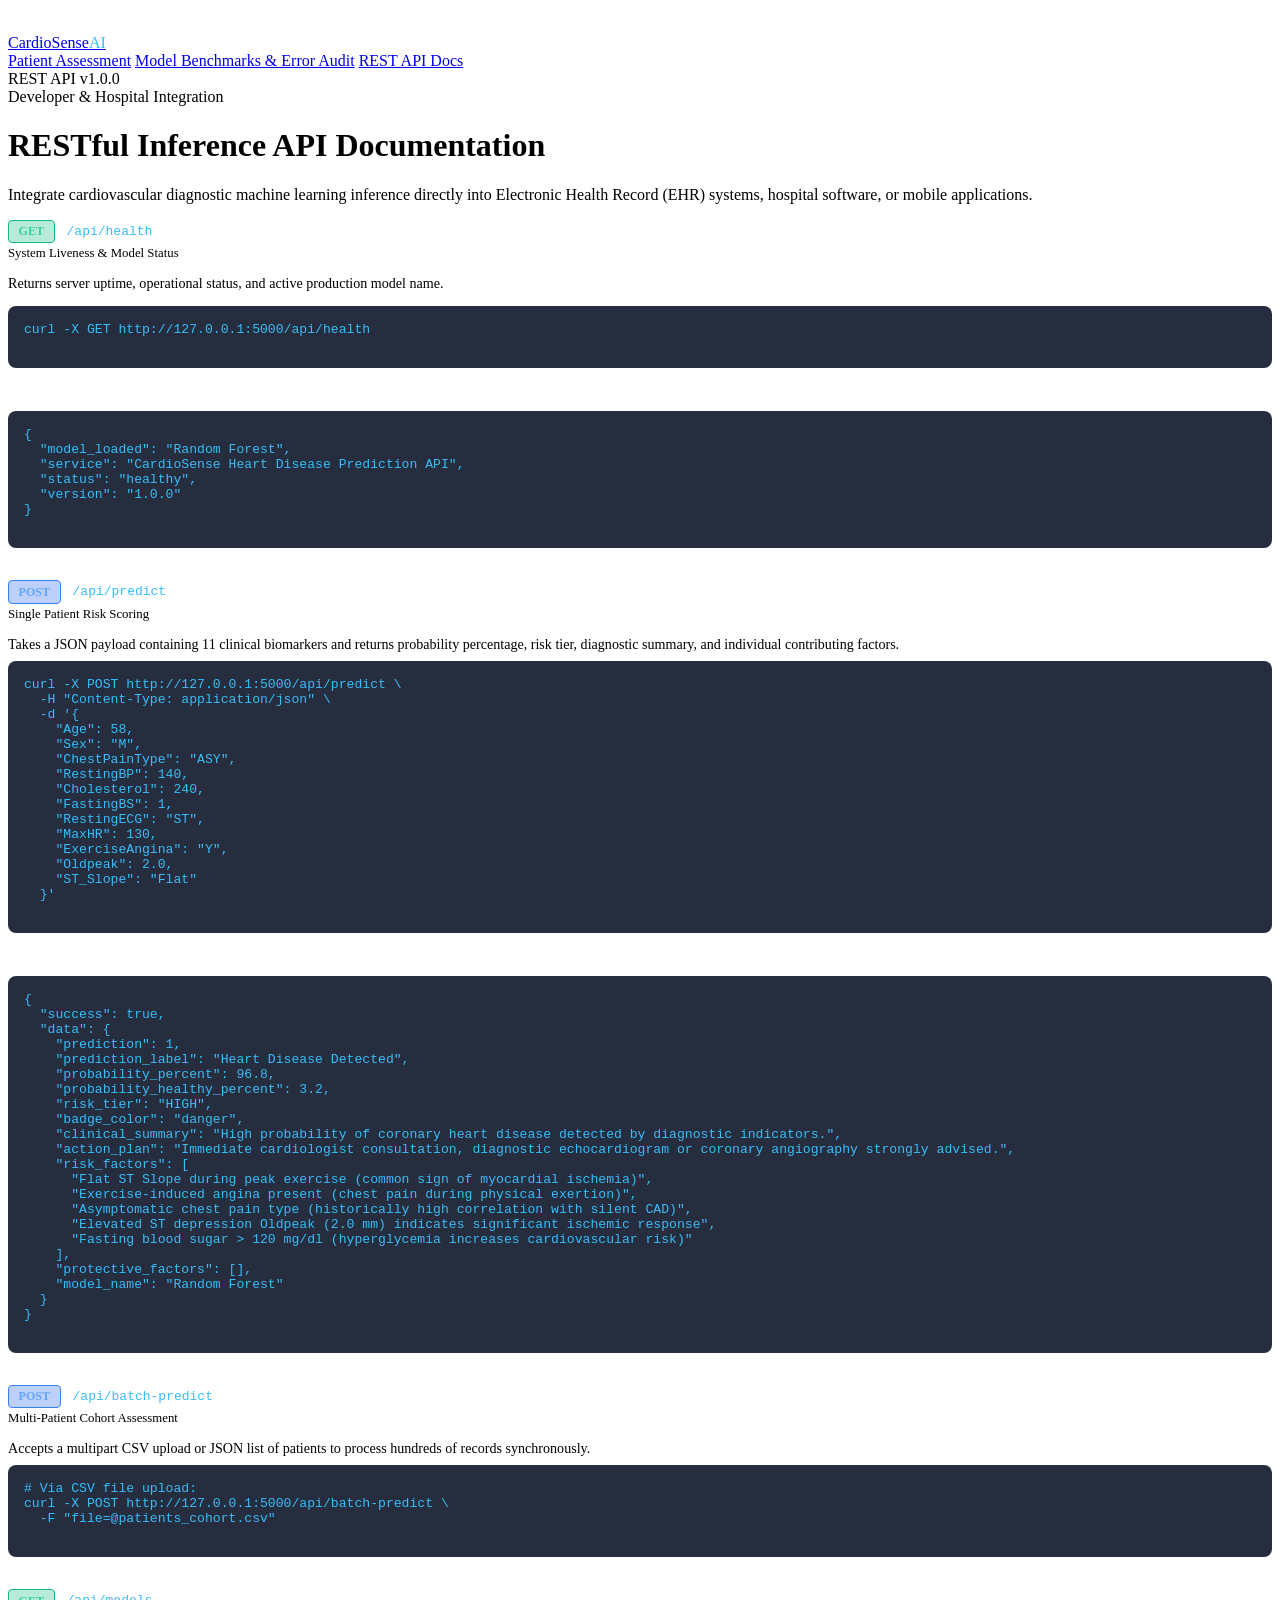
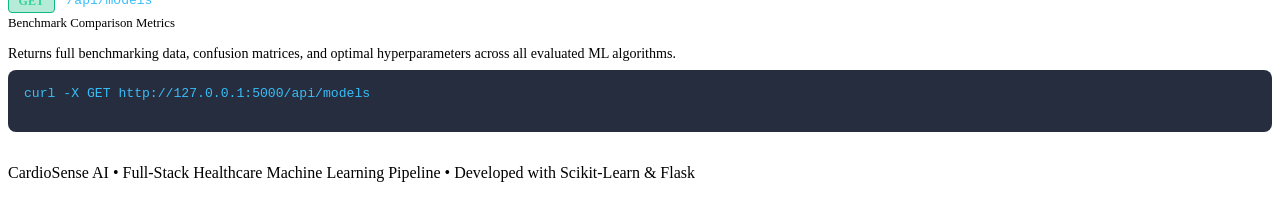
==== templates/api_docs.html @ c7d7a4ee "Initial commit: Production Full-Stack Heart Disease ML App with Docker" ====
<!DOCTYPE html>
<html lang="en">
<head>
  <meta charset="UTF-8">
  <meta name="viewport" content="width=device-width, initial-scale=1.0">
  <title>REST API Documentation - CardioSense AI</title>
  <link rel="stylesheet" href="{{ url_for('static', filename='css/style.css') }}">
  <link href="https://fonts.googleapis.com/css2?family=Inter:wght@300;400;500;600;700;800&display=swap" rel="stylesheet">
  <style>
    pre {
      background: rgba(15, 23, 42, 0.9);
      border: 1px solid var(--border-card);
      border-radius: 8px;
      padding: 1rem;
      overflow-x: auto;
      font-family: 'Fira Code', 'Consolas', monospace;
      font-size: 0.82rem;
      color: #38bdf8;
      margin: 0.5rem 0 1.25rem;
    }
    code {
      color: #38bdf8;
    }
    .endpoint-badge {
      display: inline-block;
      font-weight: 700;
      font-size: 0.75rem;
      padding: 0.2rem 0.6rem;
      border-radius: 4px;
      margin-right: 0.5rem;
    }
    .badge-post { background: rgba(37, 99, 235, 0.3); color: #60a5fa; border: 1px solid #3b82f6; }
    .badge-get { background: rgba(16, 185, 129, 0.3); color: #34d399; border: 1px solid #10b981; }
  </style>
</head>
<body>

  <!-- Top Navigation Bar -->
  <nav class="navbar">
    <a href="/" class="nav-brand">
      <div class="brand-icon">
        <svg width="22" height="22" fill="white" viewBox="0 0 24 24">
          <path d="M12 21.35l-1.45-1.32C5.4 15.36 2 12.28 2 8.5 2 5.42 4.42 3 7.5 3c1.74 0 3.41.81 4.5 2.09C13.09 3.81 14.76 3 16.5 3 19.58 3 22 5.42 22 8.5c0 3.78-3.4 6.86-8.55 11.54L12 21.35z"/>
        </svg>
      </div>
      <span>CardioSense<span style="color: #38bdf8;">AI</span></span>
    </a>
    <div class="nav-links">
      <a href="/">Patient Assessment</a>
      <a href="/models">Model Benchmarks & Error Audit</a>
      <a href="/api-docs" class="active">REST API Docs</a>
      <div class="nav-badge">
        <div class="status-dot"></div>
        <span>REST API v1.0.0</span>
      </div>
    </div>
  </nav>

  <div class="container">
    <header class="hero-section">
      <div class="hero-tag">Developer & Hospital Integration</div>
      <h1 class="hero-title">RESTful Inference API Documentation</h1>
      <p class="hero-desc">
        Integrate cardiovascular diagnostic machine learning inference directly into Electronic Health Record (EHR) systems, hospital software, or mobile applications.
      </p>
    </header>

    <!-- Health Check -->
    <div class="card" style="margin-bottom: 2rem;">
      <div class="card-header">
        <div class="card-title">
          <span class="endpoint-badge badge-get">GET</span>
          <code>/api/health</code>
        </div>
        <span style="font-size: 0.8rem; color: var(--text-dim);">System Liveness & Model Status</span>
      </div>
      <p style="font-size: 0.88rem; color: var(--text-muted);">
        Returns server uptime, operational status, and active production model name.
      </p>
      <pre>
curl -X GET http://127.0.0.1:5000/api/health
      </pre>
      <div style="font-size: 0.8rem; font-weight: 600; color: #fff; margin-bottom: 0.2rem;">Sample Response (200 OK):</div>
      <pre>
{
  "model_loaded": "Random Forest",
  "service": "CardioSense Heart Disease Prediction API",
  "status": "healthy",
  "version": "1.0.0"
}
      </pre>
    </div>

    <!-- Predict Endpoint -->
    <div class="card" style="margin-bottom: 2rem;">
      <div class="card-header">
        <div class="card-title">
          <span class="endpoint-badge badge-post">POST</span>
          <code>/api/predict</code>
        </div>
        <span style="font-size: 0.8rem; color: var(--text-dim);">Single Patient Risk Scoring</span>
      </div>
      <p style="font-size: 0.88rem; color: var(--text-muted); margin-bottom: 0.5rem;">
        Takes a JSON payload containing 11 clinical biomarkers and returns probability percentage, risk tier, diagnostic summary, and individual contributing factors.
      </p>
      <pre>
curl -X POST http://127.0.0.1:5000/api/predict \
  -H "Content-Type: application/json" \
  -d '{
    "Age": 58,
    "Sex": "M",
    "ChestPainType": "ASY",
    "RestingBP": 140,
    "Cholesterol": 240,
    "FastingBS": 1,
    "RestingECG": "ST",
    "MaxHR": 130,
    "ExerciseAngina": "Y",
    "Oldpeak": 2.0,
    "ST_Slope": "Flat"
  }'
      </pre>
      <div style="font-size: 0.8rem; font-weight: 600; color: #fff; margin-bottom: 0.2rem;">Sample Response (200 OK):</div>
      <pre>
{
  "success": true,
  "data": {
    "prediction": 1,
    "prediction_label": "Heart Disease Detected",
    "probability_percent": 96.8,
    "probability_healthy_percent": 3.2,
    "risk_tier": "HIGH",
    "badge_color": "danger",
    "clinical_summary": "High probability of coronary heart disease detected by diagnostic indicators.",
    "action_plan": "Immediate cardiologist consultation, diagnostic echocardiogram or coronary angiography strongly advised.",
    "risk_factors": [
      "Flat ST Slope during peak exercise (common sign of myocardial ischemia)",
      "Exercise-induced angina present (chest pain during physical exertion)",
      "Asymptomatic chest pain type (historically high correlation with silent CAD)",
      "Elevated ST depression Oldpeak (2.0 mm) indicates significant ischemic response",
      "Fasting blood sugar > 120 mg/dl (hyperglycemia increases cardiovascular risk)"
    ],
    "protective_factors": [],
    "model_name": "Random Forest"
  }
}
      </pre>
    </div>

    <!-- Batch Predict Endpoint -->
    <div class="card" style="margin-bottom: 2rem;">
      <div class="card-header">
        <div class="card-title">
          <span class="endpoint-badge badge-post">POST</span>
          <code>/api/batch-predict</code>
        </div>
        <span style="font-size: 0.8rem; color: var(--text-dim);">Multi-Patient Cohort Assessment</span>
      </div>
      <p style="font-size: 0.88rem; color: var(--text-muted); margin-bottom: 0.5rem;">
        Accepts a multipart CSV upload or JSON list of patients to process hundreds of records synchronously.
      </p>
      <pre>
# Via CSV file upload:
curl -X POST http://127.0.0.1:5000/api/batch-predict \
  -F "file=@patients_cohort.csv"
      </pre>
    </div>

    <!-- Models Endpoint -->
    <div class="card" style="margin-bottom: 2rem;">
      <div class="card-header">
        <div class="card-title">
          <span class="endpoint-badge badge-get">GET</span>
          <code>/api/models</code>
        </div>
        <span style="font-size: 0.8rem; color: var(--text-dim);">Benchmark Comparison Metrics</span>
      </div>
      <p style="font-size: 0.88rem; color: var(--text-muted); margin-bottom: 0.5rem;">
        Returns full benchmarking data, confusion matrices, and optimal hyperparameters across all evaluated ML algorithms.
      </p>
      <pre>
curl -X GET http://127.0.0.1:5000/api/models
      </pre>
    </div>

  </div>

  <footer>
    <p>CardioSense AI &bull; Full-Stack Healthcare Machine Learning Pipeline &bull; Developed with Scikit-Learn &amp; Flask</p>
  </footer>
</body>
</html>
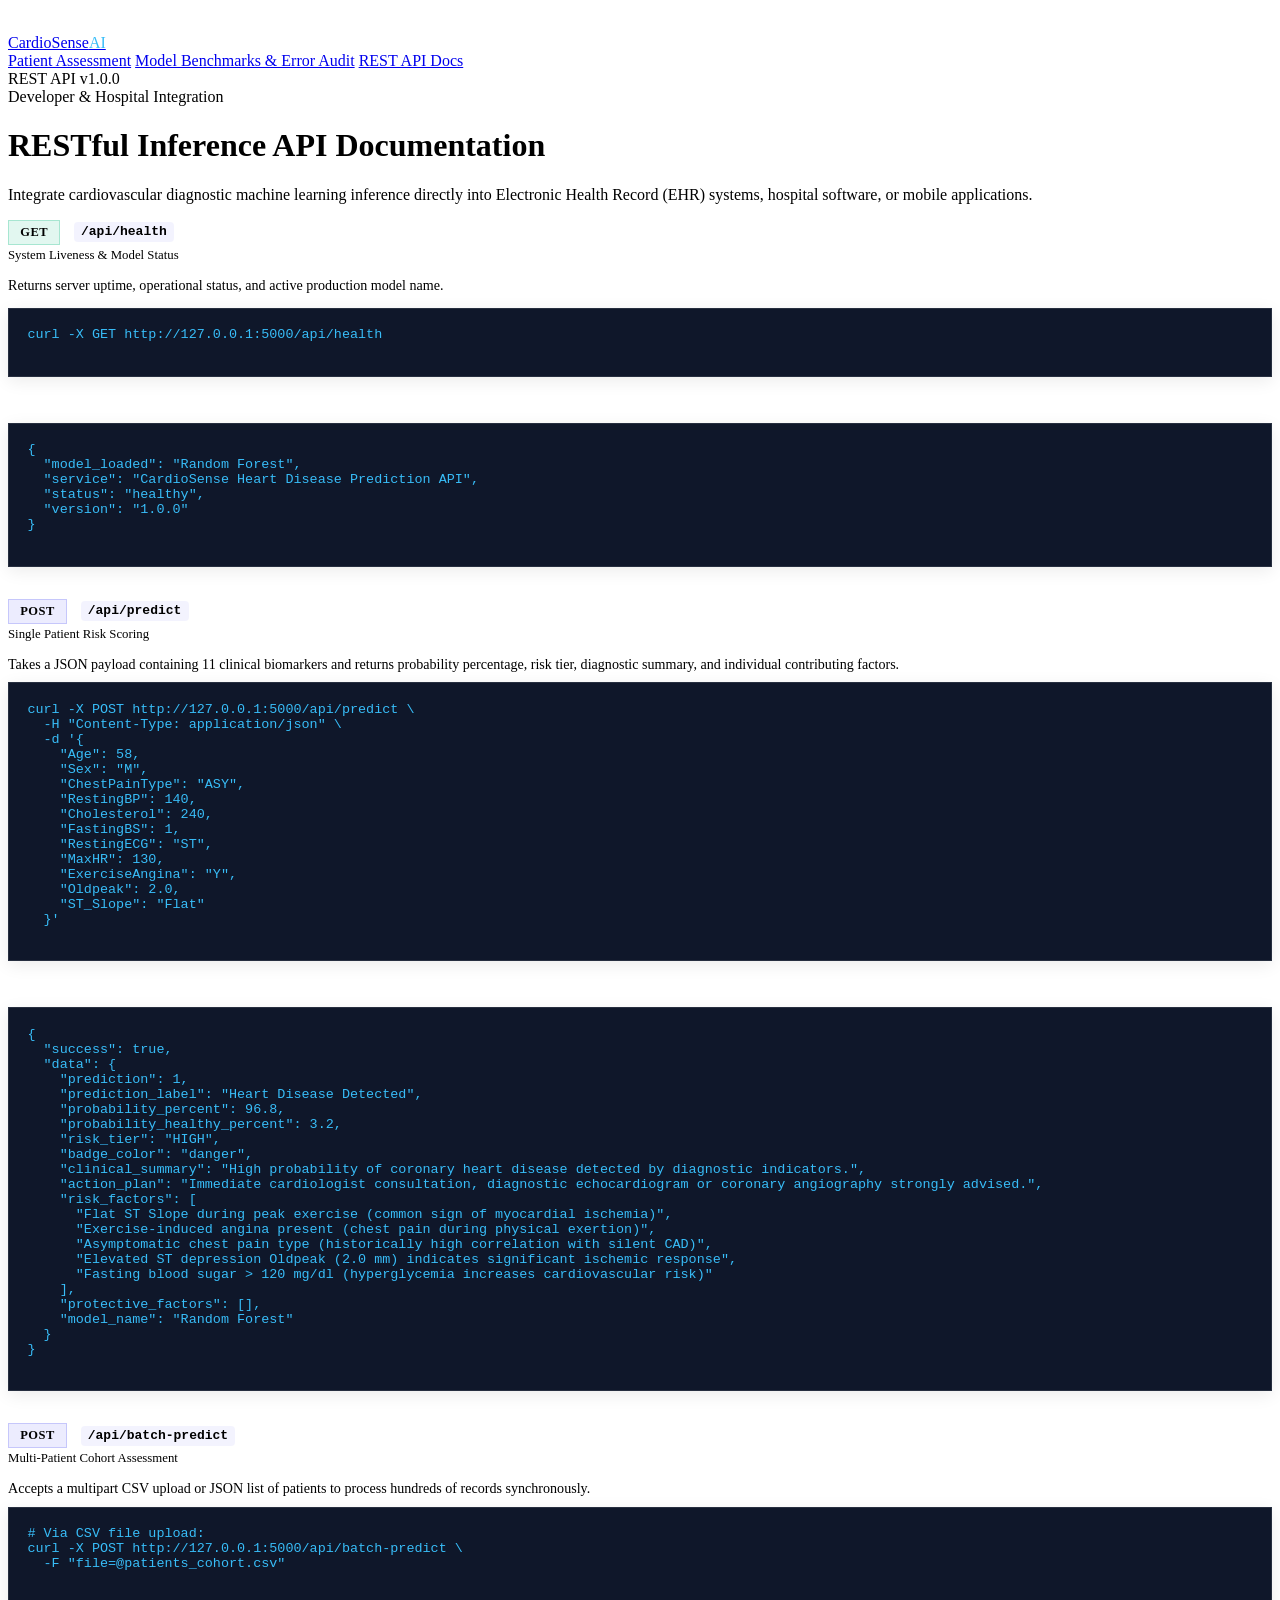
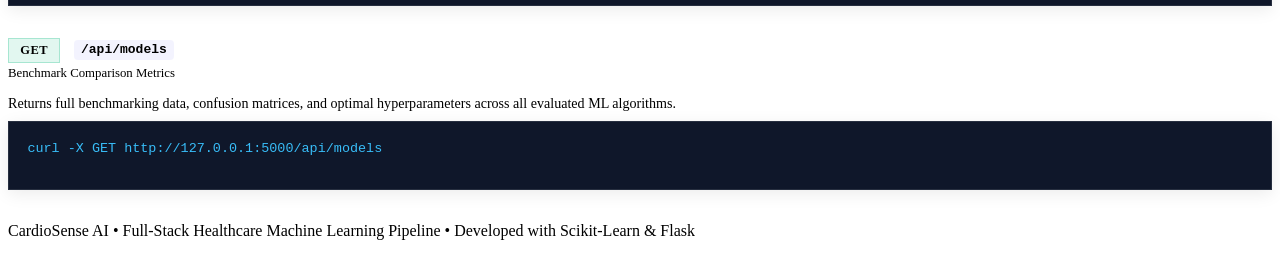
==== commit fe0f23d2: "UI: Light pastel glassmorphic design, skeleton loading animation, lazy reveal, and refined layout" ====
--- a/templates/api_docs.html
+++ b/templates/api_docs.html
@@ -8,29 +8,48 @@
   <link href="https://fonts.googleapis.com/css2?family=Inter:wght@300;400;500;600;700;800&display=swap" rel="stylesheet">
   <style>
     pre {
-      background: rgba(15, 23, 42, 0.9);
-      border: 1px solid var(--border-card);
-      border-radius: 8px;
-      padding: 1rem;
+      background: #0f172a;
+      border: 1px solid rgba(255, 255, 255, 0.1);
+      border-radius: var(--radius-sm);
+      padding: 1.15rem;
       overflow-x: auto;
       font-family: 'Fira Code', 'Consolas', monospace;
-      font-size: 0.82rem;
+      font-size: 0.84rem;
       color: #38bdf8;
-      margin: 0.5rem 0 1.25rem;
+      margin: 0.6rem 0 1.35rem;
+      box-shadow: 0 4px 16px rgba(0, 0, 0, 0.08);
     }
     code {
+      color: var(--primary);
+      font-weight: 600;
+      background: rgba(99, 102, 241, 0.08);
+      padding: 0.15rem 0.45rem;
+      border-radius: 4px;
+    }
+    pre code {
       color: #38bdf8;
+      background: transparent;
+      padding: 0;
     }
     .endpoint-badge {
       display: inline-block;
-      font-weight: 700;
-      font-size: 0.75rem;
-      padding: 0.2rem 0.6rem;
-      border-radius: 4px;
-      margin-right: 0.5rem;
-    }
-    .badge-post { background: rgba(37, 99, 235, 0.3); color: #60a5fa; border: 1px solid #3b82f6; }
-    .badge-get { background: rgba(16, 185, 129, 0.3); color: #34d399; border: 1px solid #10b981; }
+      font-weight: 750;
+      font-size: 0.78rem;
+      padding: 0.25rem 0.7rem;
+      border-radius: var(--radius-full);
+      margin-right: 0.6rem;
+      letter-spacing: 0.04em;
+    }
+    .badge-post { 
+      background: rgba(99, 102, 241, 0.12); 
+      color: var(--primary); 
+      border: 1px solid rgba(99, 102, 241, 0.28); 
+    }
+    .badge-get { 
+      background: rgba(16, 185, 129, 0.12); 
+      color: var(--risk-low); 
+      border: 1px solid rgba(16, 185, 129, 0.28); 
+    }
   </style>
 </head>
 <body>
